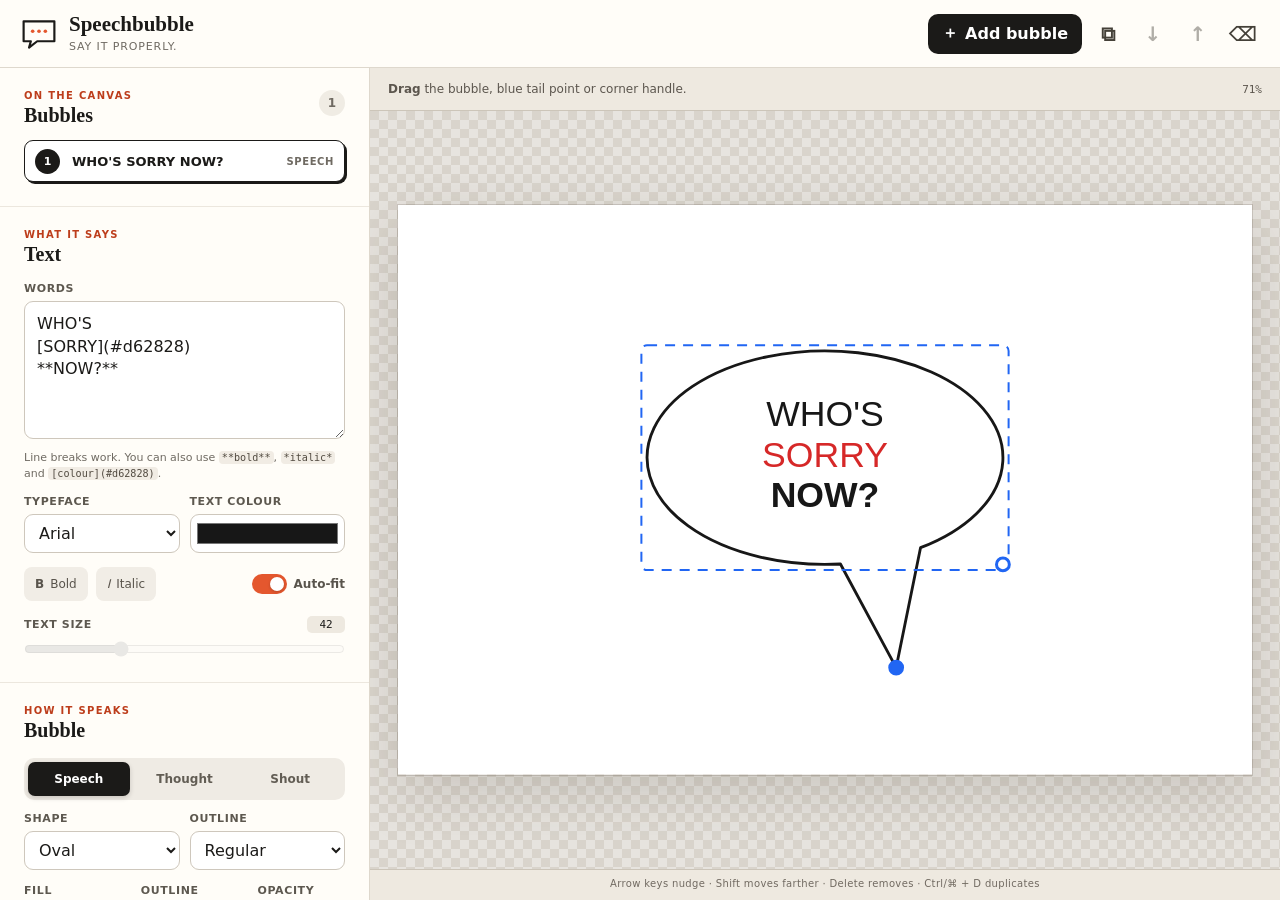
==== index.html @ 6a65e3e9 "Add files via upload" ====
<!DOCTYPE html>
<html lang="en">
<head>
  <meta charset="utf-8">
  <meta name="viewport" content="width=device-width, initial-scale=1">
  <meta name="theme-color" content="#f7f3eb">
  <meta name="description" content="A direct, browser-based speech bubble designer for comics and images.">
  <title>Speechbubble</title>
  <link rel="stylesheet" href="styles.css">
</head>
<body>
  <div class="app-shell">
    <header class="topbar">
      <div class="brand">
        <svg class="brand-mark" viewBox="0 0 42 36" aria-hidden="true">
          <path d="M4 4h34v22H19l-9 7 2-7H4z"/>
          <circle cx="14" cy="15" r="2"/><circle cx="21" cy="15" r="2"/><circle cx="28" cy="15" r="2"/>
        </svg>
        <div>
          <strong>Speechbubble</strong>
          <span>Say it properly.</span>
        </div>
      </div>

      <div class="top-actions" role="group" aria-label="Bubble actions">
        <button class="button button-primary" id="add-bubble" type="button">
          <span aria-hidden="true">＋</span> Add bubble
        </button>
        <button class="icon-button" id="duplicate-bubble" type="button" title="Duplicate selected bubble" aria-label="Duplicate selected bubble">⧉</button>
        <button class="icon-button" id="send-backward" type="button" title="Send selected bubble backward" aria-label="Send selected bubble backward">↓</button>
        <button class="icon-button" id="bring-forward" type="button" title="Bring selected bubble forward" aria-label="Bring selected bubble forward">↑</button>
        <button class="icon-button danger" id="delete-bubble" type="button" title="Delete selected bubble" aria-label="Delete selected bubble">⌫</button>
      </div>
    </header>

    <aside class="inspector" aria-label="Speech bubble controls">
      <section class="panel-section layers-section">
        <div class="section-heading">
          <div>
            <p class="eyebrow">On the canvas</p>
            <h2>Bubbles</h2>
          </div>
          <span class="count-badge" id="bubble-count">1</span>
        </div>
        <ul class="bubble-list" id="bubble-list"></ul>
      </section>

      <div id="selection-controls">
        <section class="panel-section">
          <div class="section-heading compact">
            <div>
              <p class="eyebrow">What it says</p>
              <h2>Text</h2>
            </div>
          </div>
          <label class="field-label" for="text-input">Words</label>
          <textarea id="text-input" rows="5" spellcheck="true"></textarea>
          <p class="field-help">Line breaks work. You can also use <code>**bold**</code>, <code>*italic*</code> and <code>[colour](#d62828)</code>.</p>

          <div class="field-grid two">
            <label class="field">
              <span>Typeface</span>
              <select id="font-family">
                <option value="Arial">Arial</option>
                <option value="Georgia">Georgia</option>
                <option value="Comic Sans MS">Comic Sans</option>
                <option value="Impact">Impact</option>
                <option value="Courier New">Courier</option>
                <option value="Verdana">Verdana</option>
              </select>
            </label>
            <label class="field colour-field">
              <span>Text colour</span>
              <input id="text-colour" type="color" value="#171717">
            </label>
          </div>

          <div class="toggle-row">
            <label class="check-button"><input id="font-bold" type="checkbox"><span><b>B</b> Bold</span></label>
            <label class="check-button"><input id="font-italic" type="checkbox"><span><i>I</i> Italic</span></label>
            <label class="switch-label"><input id="auto-fit" type="checkbox" checked><span class="switch" aria-hidden="true"></span>Auto-fit</label>
          </div>

          <div class="range-field" id="font-size-field">
            <div class="range-heading"><label for="font-size">Text size</label><output id="font-size-output">42</output></div>
            <input id="font-size" type="range" min="14" max="110" step="1" value="42">
          </div>
        </section>

        <section class="panel-section">
          <div class="section-heading compact">
            <div>
              <p class="eyebrow">How it speaks</p>
              <h2>Bubble</h2>
            </div>
          </div>

          <div class="segmented" id="bubble-style" role="group" aria-label="Bubble style">
            <button type="button" data-style="speech">Speech</button>
            <button type="button" data-style="thought">Thought</button>
            <button type="button" data-style="shout">Shout</button>
          </div>

          <div class="field-grid two">
            <label class="field" id="speech-shape-field">
              <span>Shape</span>
              <select id="bubble-shape">
                <option value="oval">Oval</option>
                <option value="rounded">Rounded</option>
              </select>
            </label>
            <label class="field" id="stroke-width-field">
              <span>Outline</span>
              <select id="stroke-width">
                <option value="2">Fine</option>
                <option value="4">Regular</option>
                <option value="7">Heavy</option>
                <option value="11">Very heavy</option>
              </select>
            </label>
          </div>

          <div class="field-grid three colour-grid">
            <label class="field colour-field"><span>Fill</span><input id="fill-colour" type="color" value="#ffffff"></label>
            <label class="field colour-field"><span>Outline</span><input id="stroke-colour" type="color" value="#171717"></label>
            <label class="field"><span>Opacity</span><input id="bubble-opacity" type="number" min="10" max="100" step="5" value="100"></label>
          </div>

          <div class="field-grid two number-grid">
            <label class="field"><span>Width</span><input id="bubble-width" type="number" min="120" step="10"></label>
            <label class="field"><span>Height</span><input id="bubble-height" type="number" min="90" step="10"></label>
          </div>

          <div id="tail-controls">
            <div class="range-field">
              <div class="range-heading"><label for="tail-width">Tail width</label><output id="tail-width-output">70</output></div>
              <input id="tail-width" type="range" min="25" max="180" step="1" value="70">
            </div>
            <div class="range-field">
              <div class="range-heading"><label for="tail-bend">Tail bend</label><output id="tail-bend-output">0</output></div>
              <input id="tail-bend" type="range" min="-140" max="140" step="1" value="0">
            </div>
          </div>
        </section>
      </div>

      <section class="panel-section canvas-section">
        <div class="section-heading compact">
          <div>
            <p class="eyebrow">The finished image</p>
            <h2>Canvas &amp; export</h2>
          </div>
        </div>

        <div class="upload-row">
          <label class="button button-secondary upload-button" for="image-upload">Choose an image</label>
          <input id="image-upload" type="file" accept="image/png,image/jpeg,image/webp,image/gif" hidden>
          <button class="text-button" id="remove-image" type="button" hidden>Remove image</button>
        </div>
        <p class="field-help" id="image-details">No image: using a 1200 × 800 canvas.</p>

        <div class="field-grid two number-grid">
          <label class="field"><span>Canvas width</span><input id="canvas-width" type="number" min="320" max="8000" step="10" value="1200"></label>
          <label class="field"><span>Canvas height</span><input id="canvas-height" type="number" min="240" max="8000" step="10" value="800"></label>
        </div>

        <div class="toggle-row canvas-toggle">
          <span class="small-label">Empty background</span>
          <div class="segmented small" id="background-mode" role="group" aria-label="Empty canvas background">
            <button type="button" data-background="white">White</button>
            <button type="button" data-background="transparent">Transparent</button>
          </div>
        </div>

        <div class="export-row">
          <button class="button button-primary" id="export-png" type="button">Download PNG</button>
          <select id="export-scale" aria-label="PNG export scale">
            <option value="1">1×</option>
            <option value="2" selected>2×</option>
            <option value="4">4×</option>
          </select>
          <button class="button button-secondary" id="export-svg" type="button">SVG</button>
        </div>
      </section>
    </aside>

    <main class="workspace">
      <div class="workspace-bar">
        <p><strong>Drag</strong> the bubble, blue tail point or corner handle.</p>
        <span id="zoom-readout">100%</span>
      </div>
      <div class="stage" id="stage">
        <div class="canvas-frame" id="canvas-frame">
          <svg id="canvas" xmlns="http://www.w3.org/2000/svg" role="img" aria-label="Speech bubble canvas"></svg>
        </div>
      </div>
      <p class="keyboard-hint">Arrow keys nudge · Shift moves farther · Delete removes · Ctrl/⌘ + D duplicates</p>
    </main>
  </div>

  <div class="toast" id="toast" role="status" aria-live="polite"></div>

  <script src="geometry.js"></script>
  <script src="app.js"></script>
</body>
</html>
---- styles.css ----
:root {
  color-scheme: light;
  --ink: #1b1a18;
  --muted: #6f6a62;
  --paper: #fffdf8;
  --cream: #f7f3eb;
  --line: #ded8cd;
  --soft-line: #ece7de;
  --accent: #e4572e;
  --accent-dark: #bd3d1b;
  --selection: #2166f3;
  --danger: #b42318;
  --shadow: 0 18px 55px rgb(47 38 25 / 16%);
  font-family: Inter, ui-sans-serif, system-ui, -apple-system, BlinkMacSystemFont, "Segoe UI", sans-serif;
}

* {
  box-sizing: border-box;
}

html,
body {
  margin: 0;
  min-width: 320px;
  min-height: 100%;
  color: var(--ink);
  background: var(--cream);
}

body {
  min-height: 100dvh;
}

button,
input,
select,
textarea {
  font: inherit;
}

button,
label,
select,
input[type="color"] {
  -webkit-tap-highlight-color: transparent;
}

button:focus-visible,
input:focus-visible,
select:focus-visible,
textarea:focus-visible {
  outline: 3px solid rgb(33 102 243 / 28%);
  outline-offset: 2px;
}

.app-shell {
  display: grid;
  grid-template-columns: 370px minmax(0, 1fr);
  grid-template-rows: 68px minmax(0, 1fr);
  height: 100dvh;
  overflow: hidden;
}

.topbar {
  position: relative;
  z-index: 5;
  grid-column: 1 / -1;
  display: flex;
  align-items: center;
  justify-content: space-between;
  min-width: 0;
  padding: 0 18px 0 20px;
  background: var(--paper);
  border-bottom: 1px solid var(--line);
}

.brand {
  display: flex;
  align-items: center;
  gap: 11px;
  min-width: 0;
}

.brand-mark {
  width: 38px;
  height: 34px;
  flex: 0 0 auto;
  fill: none;
  stroke: currentColor;
  stroke-linecap: round;
  stroke-linejoin: round;
  stroke-width: 2.4;
}

.brand-mark circle {
  fill: var(--accent);
  stroke: none;
}

.brand strong,
.brand span {
  display: block;
}

.brand strong {
  font-family: Georgia, serif;
  font-size: 21px;
  line-height: 1;
}

.brand span {
  margin-top: 5px;
  color: var(--muted);
  font-size: 11px;
  letter-spacing: .08em;
  text-transform: uppercase;
}

.top-actions {
  display: flex;
  align-items: center;
  gap: 7px;
}

.button,
.icon-button,
.text-button,
.segmented button,
.bubble-list button {
  border: 0;
  cursor: pointer;
}

.button {
  display: inline-flex;
  min-height: 40px;
  align-items: center;
  justify-content: center;
  gap: 7px;
  padding: 8px 14px;
  border-radius: 10px;
  font-weight: 750;
  transition: background .16s ease, color .16s ease, transform .16s ease, border-color .16s ease;
}

.button:hover {
  transform: translateY(-1px);
}

.button-primary {
  color: #fff;
  background: var(--ink);
}

.button-primary:hover {
  background: #36322d;
}

.button-secondary {
  color: var(--ink);
  background: var(--paper);
  border: 1px solid var(--line);
}

.button-secondary:hover {
  border-color: #b9b1a5;
  background: #fff;
}

.icon-button {
  width: 38px;
  height: 38px;
  padding: 0;
  color: #444038;
  background: transparent;
  border-radius: 9px;
  font-size: 20px;
  font-weight: 700;
}

.icon-button:hover {
  background: #eee9df;
}

.icon-button.danger:hover {
  color: var(--danger);
  background: #fff0ee;
}

button:disabled,
input:disabled,
select:disabled,
textarea:disabled {
  cursor: not-allowed;
  opacity: .42;
}

.inspector {
  grid-row: 2;
  min-height: 0;
  overflow-x: hidden;
  overflow-y: auto;
  background: var(--paper);
  border-right: 1px solid var(--line);
  scrollbar-color: #c8c0b4 transparent;
  scrollbar-width: thin;
}

.panel-section {
  padding: 22px 24px 24px;
  border-bottom: 1px solid var(--soft-line);
}

.panel-section:last-child {
  border-bottom: 0;
}

.section-heading {
  display: flex;
  align-items: flex-start;
  justify-content: space-between;
  gap: 16px;
  margin-bottom: 14px;
}

.section-heading.compact {
  margin-bottom: 17px;
}

.eyebrow {
  margin: 0 0 3px;
  color: var(--accent-dark);
  font-size: 10px;
  font-weight: 850;
  letter-spacing: .13em;
  text-transform: uppercase;
}

.section-heading h2 {
  margin: 0;
  font-family: Georgia, serif;
  font-size: 20px;
  line-height: 1.1;
}

.count-badge {
  display: inline-grid;
  min-width: 26px;
  height: 26px;
  place-items: center;
  padding: 0 7px;
  color: var(--muted);
  background: #f0ece4;
  border-radius: 999px;
  font-size: 12px;
  font-weight: 800;
}

.bubble-list {
  display: grid;
  gap: 6px;
  margin: 0;
  padding: 0;
  list-style: none;
}

.bubble-list button {
  display: grid;
  grid-template-columns: 28px minmax(0, 1fr) auto;
  align-items: center;
  gap: 9px;
  width: 100%;
  min-height: 42px;
  padding: 7px 10px;
  color: var(--ink);
  text-align: left;
  background: #f4f0e9;
  border: 1px solid transparent;
  border-radius: 9px;
}

.bubble-list button:hover {
  background: #eee8de;
}

.bubble-list button[aria-current="true"] {
  background: #fff;
  border-color: var(--ink);
  box-shadow: 2px 2px 0 var(--ink);
}

.layer-number {
  display: grid;
  width: 25px;
  height: 25px;
  place-items: center;
  color: #fff;
  background: var(--ink);
  border-radius: 50%;
  font-size: 11px;
  font-weight: 850;
}

.layer-copy {
  overflow: hidden;
  font-size: 13px;
  font-weight: 750;
  text-overflow: ellipsis;
  white-space: nowrap;
}

.layer-kind {
  color: var(--muted);
  font-size: 10px;
  font-weight: 800;
  letter-spacing: .06em;
  text-transform: uppercase;
}

.field-label,
.field > span,
.range-heading label,
.small-label {
  color: #5d584f;
  font-size: 11px;
  font-weight: 800;
  letter-spacing: .055em;
  text-transform: uppercase;
}

.field-label {
  display: block;
  margin-bottom: 6px;
}

textarea,
select,
input[type="number"] {
  width: 100%;
  color: var(--ink);
  background: #fff;
  border: 1px solid #cec7bc;
  border-radius: 9px;
}

textarea {
  min-height: 110px;
  padding: 11px 12px;
  line-height: 1.42;
  resize: vertical;
}

select,
input[type="number"] {
  height: 39px;
  padding: 0 10px;
}

.field-help {
  margin: 7px 0 14px;
  color: var(--muted);
  font-size: 11px;
  line-height: 1.45;
}

code {
  padding: 1px 3px;
  color: #514a40;
  background: #f1ece4;
  border-radius: 4px;
  font-family: ui-monospace, SFMono-Regular, Consolas, monospace;
  font-size: .92em;
}

.field-grid {
  display: grid;
  gap: 10px;
  margin-top: 12px;
}

.field-grid.two {
  grid-template-columns: minmax(0, 1fr) minmax(0, 1fr);
}

.field-grid.three {
  grid-template-columns: 1fr 1fr .82fr;
}

.field {
  display: grid;
  gap: 6px;
  min-width: 0;
}

.field.span-two {
  grid-column: 1 / -1;
}

.colour-field input[type="color"] {
  width: 100%;
  height: 39px;
  padding: 4px;
  background: #fff;
  border: 1px solid #cec7bc;
  border-radius: 9px;
  cursor: pointer;
}

.toggle-row {
  display: flex;
  align-items: center;
  flex-wrap: wrap;
  gap: 8px;
  margin-top: 14px;
}

.check-button input,
.switch-label input {
  position: absolute;
  width: 1px;
  height: 1px;
  opacity: 0;
  pointer-events: none;
}

.check-button span {
  display: inline-flex;
  min-height: 34px;
  align-items: center;
  gap: 6px;
  padding: 6px 10px;
  color: #59544c;
  background: #f1ede6;
  border: 1px solid transparent;
  border-radius: 8px;
  cursor: pointer;
  font-size: 12px;
}

.check-button input:checked + span {
  color: var(--ink);
  background: #fff;
  border-color: var(--ink);
}

.check-button input:focus-visible + span,
.switch-label input:focus-visible + .switch {
  outline: 3px solid rgb(33 102 243 / 28%);
  outline-offset: 2px;
}

.switch-label {
  display: inline-flex;
  align-items: center;
  gap: 7px;
  margin-left: auto;
  color: #59544c;
  cursor: pointer;
  font-size: 12px;
  font-weight: 700;
}

.switch {
  position: relative;
  width: 35px;
  height: 20px;
  background: #c8c1b6;
  border-radius: 999px;
  transition: background .16s ease;
}

.switch::after {
  position: absolute;
  top: 3px;
  left: 3px;
  width: 14px;
  height: 14px;
  content: "";
  background: #fff;
  border-radius: 50%;
  box-shadow: 0 1px 3px rgb(0 0 0 / 20%);
  transition: transform .16s ease;
}

.switch-label input:checked + .switch {
  background: var(--accent);
}

.switch-label input:checked + .switch::after {
  transform: translateX(15px);
}

.range-field {
  display: grid;
  gap: 7px;
  margin-top: 15px;
}

.range-heading {
  display: flex;
  align-items: center;
  justify-content: space-between;
}

.range-field output {
  min-width: 38px;
  padding: 2px 5px;
  color: var(--ink);
  text-align: center;
  background: #eee9e0;
  border-radius: 5px;
  font-family: ui-monospace, SFMono-Regular, Consolas, monospace;
  font-size: 11px;
  letter-spacing: 0;
}

input[type="range"] {
  width: 100%;
  height: 18px;
  margin: 0;
  accent-color: var(--accent);
  cursor: pointer;
}

.segmented {
  display: grid;
  grid-template-columns: repeat(3, 1fr);
  gap: 4px;
  padding: 4px;
  background: #efebe4;
  border-radius: 10px;
}

.segmented button {
  min-height: 34px;
  padding: 6px 8px;
  color: #625d54;
  background: transparent;
  border-radius: 7px;
  font-size: 12px;
  font-weight: 800;
}

.segmented button:hover {
  color: var(--ink);
  background: rgb(255 255 255 / 55%);
}

.segmented button[aria-pressed="true"] {
  color: #fff;
  background: var(--ink);
  box-shadow: 0 2px 5px rgb(32 28 23 / 18%);
}

.segmented.small {
  width: 190px;
  grid-template-columns: 1fr 1fr;
}

.colour-grid,
.number-grid {
  margin-top: 14px;
}

#tail-controls {
  margin-top: 5px;
  padding-top: 2px;
}

.upload-row,
.export-row,
.canvas-toggle {
  display: flex;
  align-items: center;
  gap: 8px;
}

.upload-button {
  cursor: pointer;
  font-size: 13px;
}

.text-button {
  padding: 6px 3px;
  color: var(--danger);
  background: transparent;
  font-size: 12px;
  font-weight: 750;
}

.text-button:hover {
  text-decoration: underline;
}

.canvas-toggle {
  justify-content: space-between;
  margin-top: 15px;
}

.export-row {
  margin-top: 18px;
}

.export-row .button-primary {
  flex: 1 1 auto;
}

.export-row select {
  width: 61px;
  flex: 0 0 auto;
}

.workspace {
  display: flex;
  grid-column: 2;
  grid-row: 2;
  min-width: 0;
  min-height: 0;
  flex-direction: column;
  background: #ded8cf;
}

.workspace-bar {
  display: flex;
  min-height: 43px;
  align-items: center;
  justify-content: space-between;
  gap: 20px;
  padding: 0 18px;
  color: #5c564e;
  background: #eee9e0;
  border-bottom: 1px solid #ccc5b9;
  font-size: 12px;
}

.workspace-bar p {
  margin: 0;
}

#zoom-readout {
  flex: 0 0 auto;
  font-family: ui-monospace, SFMono-Regular, Consolas, monospace;
  font-size: 11px;
}

.stage {
  display: flex;
  min-height: 0;
  flex: 1 1 auto;
  align-items: center;
  justify-content: center;
  overflow: hidden;
  padding: 28px;
  background-color: #d9d4cc;
  background-image:
    linear-gradient(45deg, rgb(255 255 255 / 38%) 25%, transparent 25%, transparent 75%, rgb(255 255 255 / 38%) 75%),
    linear-gradient(45deg, rgb(255 255 255 / 38%) 25%, transparent 25%, transparent 75%, rgb(255 255 255 / 38%) 75%);
  background-position: 0 0, 9px 9px;
  background-size: 18px 18px;
}

.canvas-frame {
  position: relative;
  flex: 0 0 auto;
  overflow: hidden;
  background: transparent;
  box-shadow: var(--shadow), 0 0 0 1px rgb(60 48 33 / 16%);
  touch-action: none;
}

#canvas {
  display: block;
  width: 100%;
  height: 100%;
  overflow: hidden;
  user-select: none;
}

.bubble-body {
  cursor: grab;
}

.bubble-body:active {
  cursor: grabbing;
}

.selection-box {
  fill: none;
  stroke: var(--selection);
  stroke-dasharray: 10 8;
  stroke-width: 2;
  vector-effect: non-scaling-stroke;
  pointer-events: none;
}

.selection-handle {
  fill: #fff;
  stroke: var(--selection);
  stroke-width: 3;
  vector-effect: non-scaling-stroke;
}

.selection-handle.tail {
  fill: var(--selection);
  cursor: crosshair;
}

.selection-handle.resize {
  cursor: nwse-resize;
}

.keyboard-hint {
  min-height: 31px;
  margin: 0;
  padding: 8px 18px;
  color: #716a61;
  background: #eee9e0;
  border-top: 1px solid #ccc5b9;
  font-size: 10px;
  letter-spacing: .035em;
  text-align: center;
}

.toast {
  position: fixed;
  right: 20px;
  bottom: 18px;
  z-index: 20;
  max-width: min(360px, calc(100vw - 40px));
  padding: 11px 15px;
  color: #fff;
  background: var(--ink);
  border-radius: 10px;
  box-shadow: 0 8px 30px rgb(0 0 0 / 24%);
  font-size: 13px;
  font-weight: 750;
  opacity: 0;
  pointer-events: none;
  transform: translateY(10px);
  transition: opacity .18s ease, transform .18s ease;
}

.toast.visible {
  opacity: 1;
  transform: translateY(0);
}

.is-hidden {
  display: none !important;
}

@media (max-width: 900px) {
  .app-shell {
    grid-template-columns: 1fr;
    grid-template-rows: auto minmax(420px, 56dvh) auto;
    height: auto;
    min-height: 100dvh;
    overflow: visible;
  }

  .topbar {
    position: sticky;
    top: 0;
    grid-row: 1;
    min-height: 62px;
    padding: 8px 12px;
  }

  .brand span {
    display: none;
  }

  .top-actions {
    gap: 2px;
  }

  .top-actions .button-primary {
    min-height: 38px;
    padding: 7px 10px;
    font-size: 12px;
  }

  .icon-button {
    width: 34px;
    height: 34px;
  }

  .workspace {
    grid-column: 1;
    grid-row: 2;
  }

  .stage {
    padding: 18px;
  }

  .keyboard-hint {
    display: none;
  }

  .inspector {
    grid-column: 1;
    grid-row: 3;
    max-height: none;
    overflow: visible;
    border-top: 1px solid var(--line);
    border-right: 0;
  }

  .workspace-bar {
    padding: 0 12px;
  }

  .workspace-bar p {
    overflow: hidden;
    text-overflow: ellipsis;
    white-space: nowrap;
  }
}

@media (max-width: 520px) {
  .brand-mark {
    width: 31px;
  }

  .brand strong {
    font-size: 18px;
  }

  .top-actions .button-primary {
    width: 38px;
    padding: 0;
    font-size: 0;
  }

  .top-actions .button-primary span {
    font-size: 22px;
  }

  #send-backward,
  #bring-forward {
    display: none;
  }

  .app-shell {
    grid-template-rows: auto minmax(360px, 52dvh) auto;
  }

  .panel-section {
    padding-right: 18px;
    padding-left: 18px;
  }

  .field-grid.three {
    grid-template-columns: 1fr 1fr;
  }

  .field-grid.three .field:last-child {
    grid-column: 1 / -1;
  }

  .canvas-toggle {
    align-items: flex-start;
    flex-direction: column;
  }

  .segmented.small {
    width: 100%;
  }

  .export-row {
    flex-wrap: wrap;
  }
}

@media (prefers-reduced-motion: reduce) {
  *,
  *::before,
  *::after {
    scroll-behavior: auto !important;
    transition-duration: .01ms !important;
  }
}
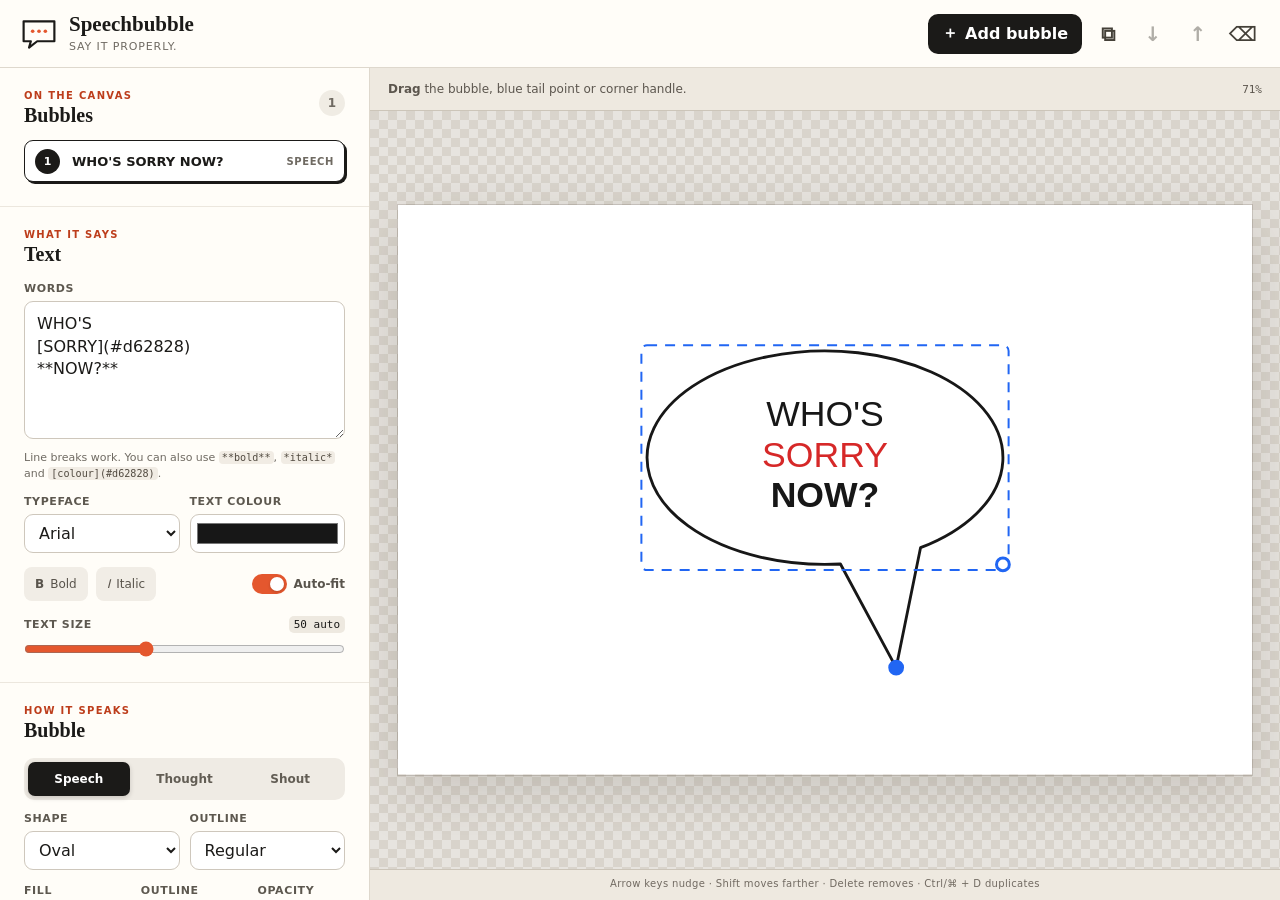
==== commit 45e34aa8: "Add files via upload" ====
--- a/index.html
+++ b/index.html
@@ -6,7 +6,7 @@
   <meta name="theme-color" content="#f7f3eb">
   <meta name="description" content="A direct, browser-based speech bubble designer for comics and images.">
   <title>Speechbubble</title>
-  <link rel="stylesheet" href="styles.css">
+  <link rel="stylesheet" href="styles.css?v=2.1.0">
 </head>
 <body>
   <div class="app-shell">
@@ -23,6 +23,7 @@
       </div>
 
       <div class="top-actions" role="group" aria-label="Bubble actions">
+        <button class="button button-photopea" id="insert-photopea" type="button" hidden>Insert in Photopea</button>
         <button class="button button-primary" id="add-bubble" type="button">
           <span aria-hidden="true">＋</span> Add bubble
         </button>
@@ -201,6 +202,6 @@
   <div class="toast" id="toast" role="status" aria-live="polite"></div>
 
   <script src="geometry.js"></script>
-  <script src="app.js"></script>
+  <script src="app.js?v=2.1.0"></script>
 </body>
 </html>
--- a/styles.css
+++ b/styles.css
@@ -18,6 +18,10 @@
   box-sizing: border-box;
 }
 
+[hidden] {
+  display: none !important;
+}
+
 html,
 body {
   margin: 0;
@@ -154,6 +158,20 @@
 
 .button-primary:hover {
   background: #36322d;
+}
+
+.button-photopea {
+  color: #fff;
+  background: #3154d8;
+}
+
+.button-photopea:hover {
+  background: #243fae;
+}
+
+.button-photopea:disabled {
+  cursor: wait;
+  opacity: .62;
 }
 
 .button-secondary {
@@ -827,6 +845,25 @@
     font-size: 18px;
   }
 
+  .photopea-mode .topbar {
+    gap: 8px;
+    flex-wrap: wrap;
+    padding: 8px 12px;
+  }
+
+  .photopea-mode .brand span,
+  .photopea-mode #duplicate-bubble,
+  .photopea-mode #send-backward,
+  .photopea-mode #bring-forward {
+    display: none;
+  }
+
+  .photopea-mode .button-photopea {
+    min-height: 38px;
+    padding: 7px 11px;
+    font-size: 12px;
+  }
+
   .top-actions .button-primary {
     width: 38px;
     padding: 0;
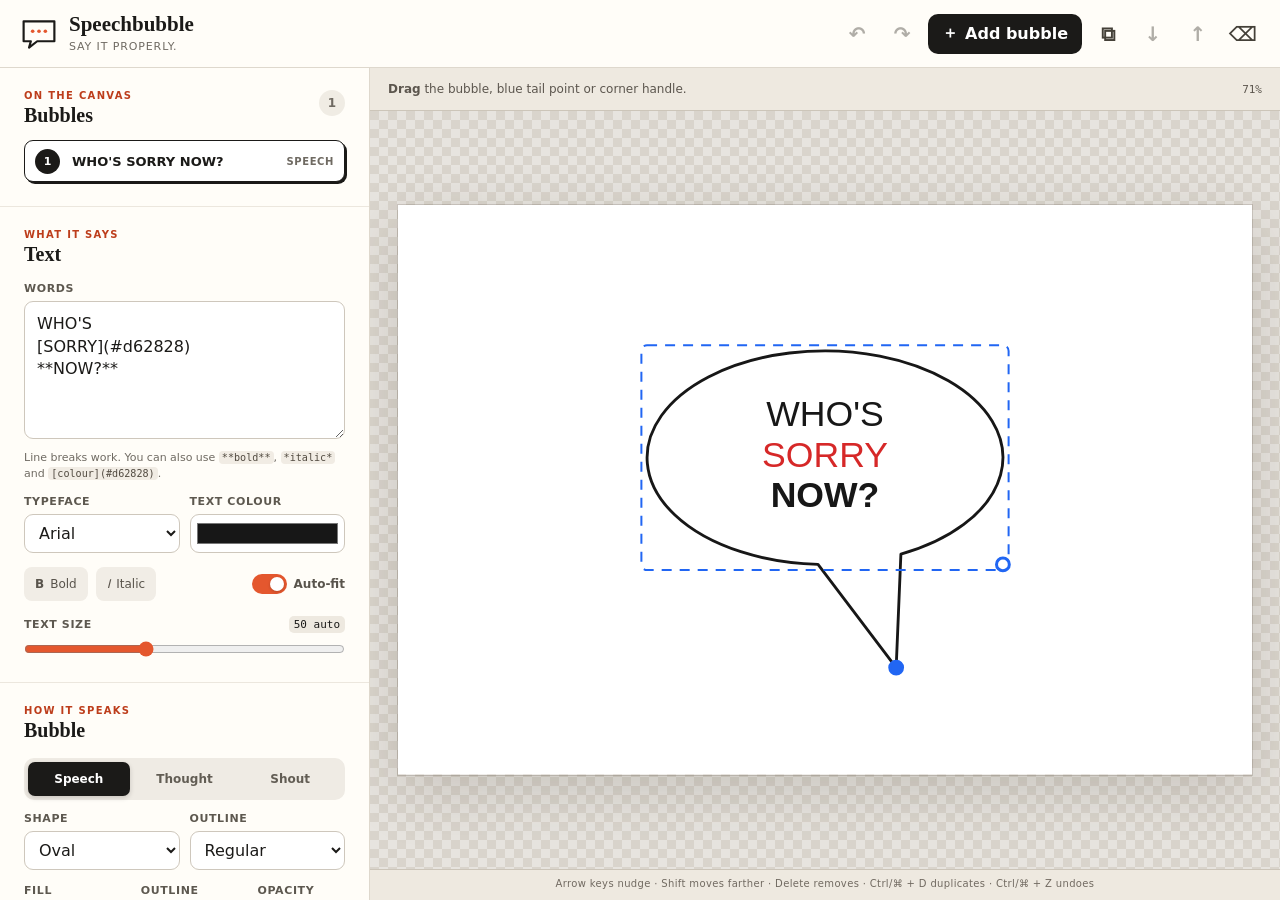
==== commit e889aa22: "Fix editable Photopea tails and improve editor reliability Keep body and tail as separate Unite path" ====
--- a/index.html
+++ b/index.html
@@ -6,7 +6,7 @@
   <meta name="theme-color" content="#f7f3eb">
   <meta name="description" content="A direct, browser-based speech bubble designer for comics and images.">
   <title>Speechbubble</title>
-  <link rel="stylesheet" href="styles.css?v=2.1.0">
+  <link rel="stylesheet" href="styles.css?v=2.2.0">
 </head>
 <body>
   <div class="app-shell">
@@ -23,6 +23,8 @@
       </div>
 
       <div class="top-actions" role="group" aria-label="Bubble actions">
+        <button class="icon-button" id="undo" type="button" title="Undo (Ctrl/⌘ + Z)" aria-label="Undo" disabled>↶</button>
+        <button class="icon-button" id="redo" type="button" title="Redo (Ctrl/⌘ + Shift + Z)" aria-label="Redo" disabled>↷</button>
         <button class="button button-photopea" id="insert-photopea" type="button" hidden>Insert in Photopea</button>
         <button class="button button-primary" id="add-bubble" type="button">
           <span aria-hidden="true">＋</span> Add bubble
@@ -195,13 +197,16 @@
           <svg id="canvas" xmlns="http://www.w3.org/2000/svg" role="img" aria-label="Speech bubble canvas"></svg>
         </div>
       </div>
-      <p class="keyboard-hint">Arrow keys nudge · Shift moves farther · Delete removes · Ctrl/⌘ + D duplicates</p>
+      <p class="keyboard-hint">Arrow keys nudge · Shift moves farther · Delete removes · Ctrl/⌘ + D duplicates · Ctrl/⌘ + Z undoes</p>
     </main>
   </div>
 
   <div class="toast" id="toast" role="status" aria-live="polite"></div>
 
-  <script src="geometry.js"></script>
-  <script src="app.js?v=2.1.0"></script>
+  <script src="geometry.js?v=2.2.0"></script>
+  <script src="editor-state.js?v=2.2.0"></script>
+  <script src="native-shape.js?v=2.2.0"></script>
+  <script src="photopea.js?v=2.2.0"></script>
+  <script src="app.js?v=2.2.0"></script>
 </body>
 </html>
--- a/styles.css
+++ b/styles.css
@@ -123,6 +123,8 @@
 .top-actions {
   display: flex;
   align-items: center;
+  flex-wrap: wrap;
+  justify-content: flex-end;
   gap: 7px;
 }
 
@@ -837,6 +839,16 @@
 }
 
 @media (max-width: 520px) {
+  .topbar {
+    flex-wrap: wrap;
+    gap: 8px;
+  }
+
+  .top-actions {
+    width: 100%;
+    justify-content: flex-start;
+  }
+
   .brand-mark {
     width: 31px;
   }
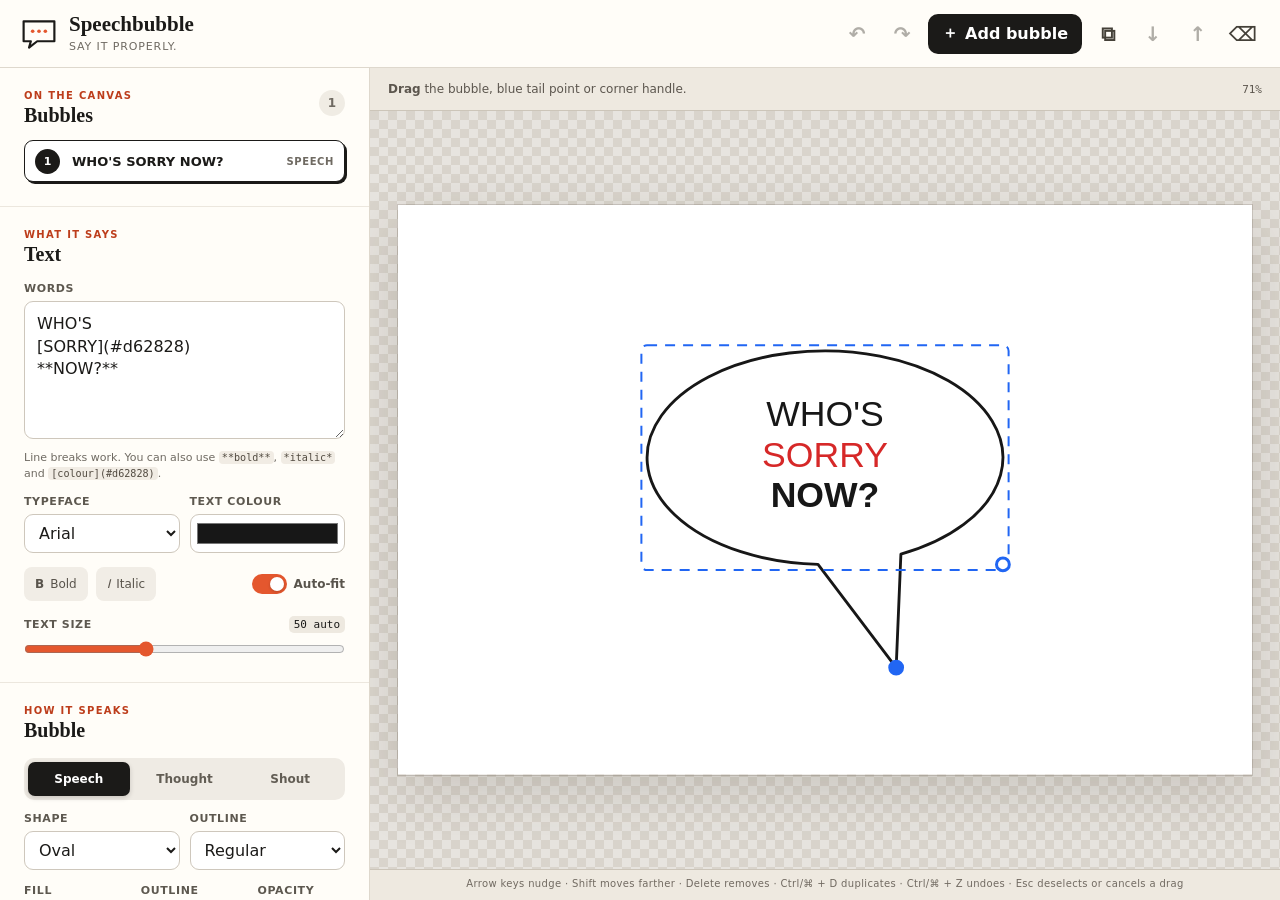
==== commit a331735b: "Fix drag, selection and undo edge cases; accept dropped or pasted images - Escape cancels a drag in " ====
--- a/index.html
+++ b/index.html
@@ -6,7 +6,7 @@
   <meta name="theme-color" content="#f7f3eb">
   <meta name="description" content="A direct, browser-based speech bubble designer for comics and images.">
   <title>Speechbubble</title>
-  <link rel="stylesheet" href="styles.css?v=2.2.0">
+  <link rel="stylesheet" href="styles.css?v=2.3.0">
 </head>
 <body>
   <div class="app-shell">
@@ -197,16 +197,16 @@
           <svg id="canvas" xmlns="http://www.w3.org/2000/svg" role="img" aria-label="Speech bubble canvas"></svg>
         </div>
       </div>
-      <p class="keyboard-hint">Arrow keys nudge · Shift moves farther · Delete removes · Ctrl/⌘ + D duplicates · Ctrl/⌘ + Z undoes</p>
+      <p class="keyboard-hint">Arrow keys nudge · Shift moves farther · Delete removes · Ctrl/⌘ + D duplicates · Ctrl/⌘ + Z undoes · Esc deselects or cancels a drag</p>
     </main>
   </div>
 
   <div class="toast" id="toast" role="status" aria-live="polite"></div>
 
-  <script src="geometry.js?v=2.2.0"></script>
-  <script src="editor-state.js?v=2.2.0"></script>
-  <script src="native-shape.js?v=2.2.0"></script>
-  <script src="photopea.js?v=2.2.0"></script>
-  <script src="app.js?v=2.2.0"></script>
+  <script src="geometry.js?v=2.3.0"></script>
+  <script src="editor-state.js?v=2.3.0"></script>
+  <script src="native-shape.js?v=2.3.0"></script>
+  <script src="photopea.js?v=2.3.0"></script>
+  <script src="app.js?v=2.3.0"></script>
 </body>
 </html>
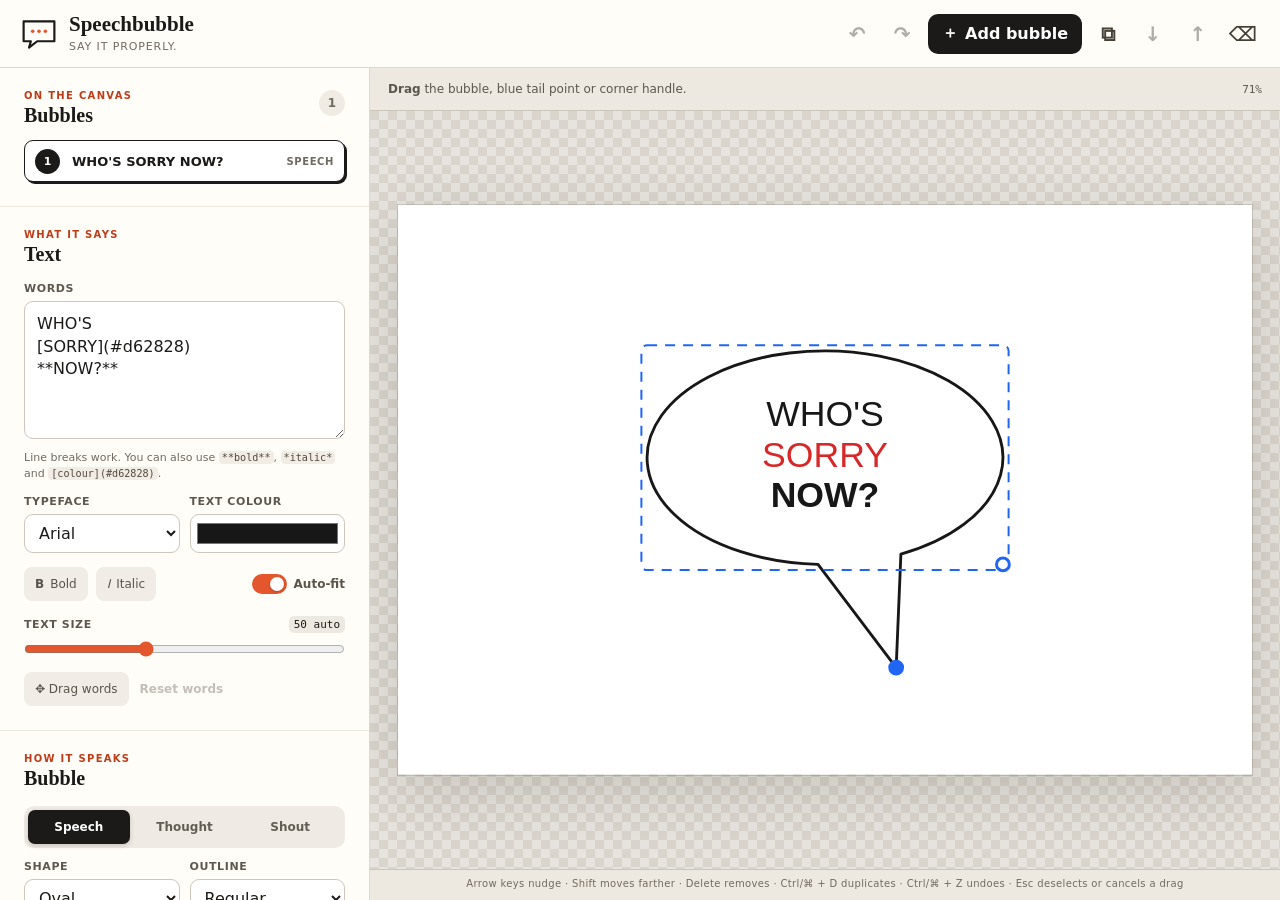
==== commit 4d074312: "Let individual words be dragged anywhere A Drag words toggle in the Text panel outlines each word of" ====
--- a/index.html
+++ b/index.html
@@ -6,7 +6,7 @@
   <meta name="theme-color" content="#f7f3eb">
   <meta name="description" content="A direct, browser-based speech bubble designer for comics and images.">
   <title>Speechbubble</title>
-  <link rel="stylesheet" href="styles.css?v=2.3.0">
+  <link rel="stylesheet" href="styles.css?v=2.4.0">
 </head>
 <body>
   <div class="app-shell">
@@ -88,6 +88,11 @@
             <div class="range-heading"><label for="font-size">Text size</label><output id="font-size-output">42</output></div>
             <input id="font-size" type="range" min="14" max="110" step="1" value="42">
           </div>
+
+          <div class="toggle-row">
+            <label class="check-button"><input id="drag-words" type="checkbox"><span>✥ Drag words</span></label>
+            <button class="text-button neutral" id="reset-words" type="button" disabled>Reset words</button>
+          </div>
         </section>
 
         <section class="panel-section">
@@ -189,7 +194,7 @@
 
     <main class="workspace">
       <div class="workspace-bar">
-        <p><strong>Drag</strong> the bubble, blue tail point or corner handle.</p>
+        <p id="workspace-hint"><strong>Drag</strong> the bubble, blue tail point or corner handle.</p>
         <span id="zoom-readout">100%</span>
       </div>
       <div class="stage" id="stage">
@@ -203,10 +208,10 @@
 
   <div class="toast" id="toast" role="status" aria-live="polite"></div>
 
-  <script src="geometry.js?v=2.3.0"></script>
-  <script src="editor-state.js?v=2.3.0"></script>
-  <script src="native-shape.js?v=2.3.0"></script>
-  <script src="photopea.js?v=2.3.0"></script>
-  <script src="app.js?v=2.3.0"></script>
+  <script src="geometry.js?v=2.4.0"></script>
+  <script src="editor-state.js?v=2.4.0"></script>
+  <script src="native-shape.js?v=2.4.0"></script>
+  <script src="photopea.js?v=2.4.0"></script>
+  <script src="app.js?v=2.4.0"></script>
 </body>
 </html>
--- a/styles.css
+++ b/styles.css
@@ -608,6 +608,15 @@
   font-weight: 750;
 }
 
+.text-button.neutral {
+  color: var(--ink);
+}
+
+.text-button:disabled {
+  color: var(--muted);
+  text-decoration: none;
+}
+
 .text-button:hover {
   text-decoration: underline;
 }
@@ -718,6 +727,21 @@
   stroke: var(--selection);
   stroke-width: 3;
   vector-effect: non-scaling-stroke;
+}
+
+.word-handle {
+  fill: transparent;
+  stroke: var(--selection);
+  stroke-width: 1;
+  stroke-dasharray: 3 3;
+  vector-effect: non-scaling-stroke;
+  pointer-events: all;
+  cursor: move;
+}
+
+.word-handle:hover,
+.word-handle.moved {
+  fill: rgb(33 102 243 / 10%);
 }
 
 .selection-handle.tail {
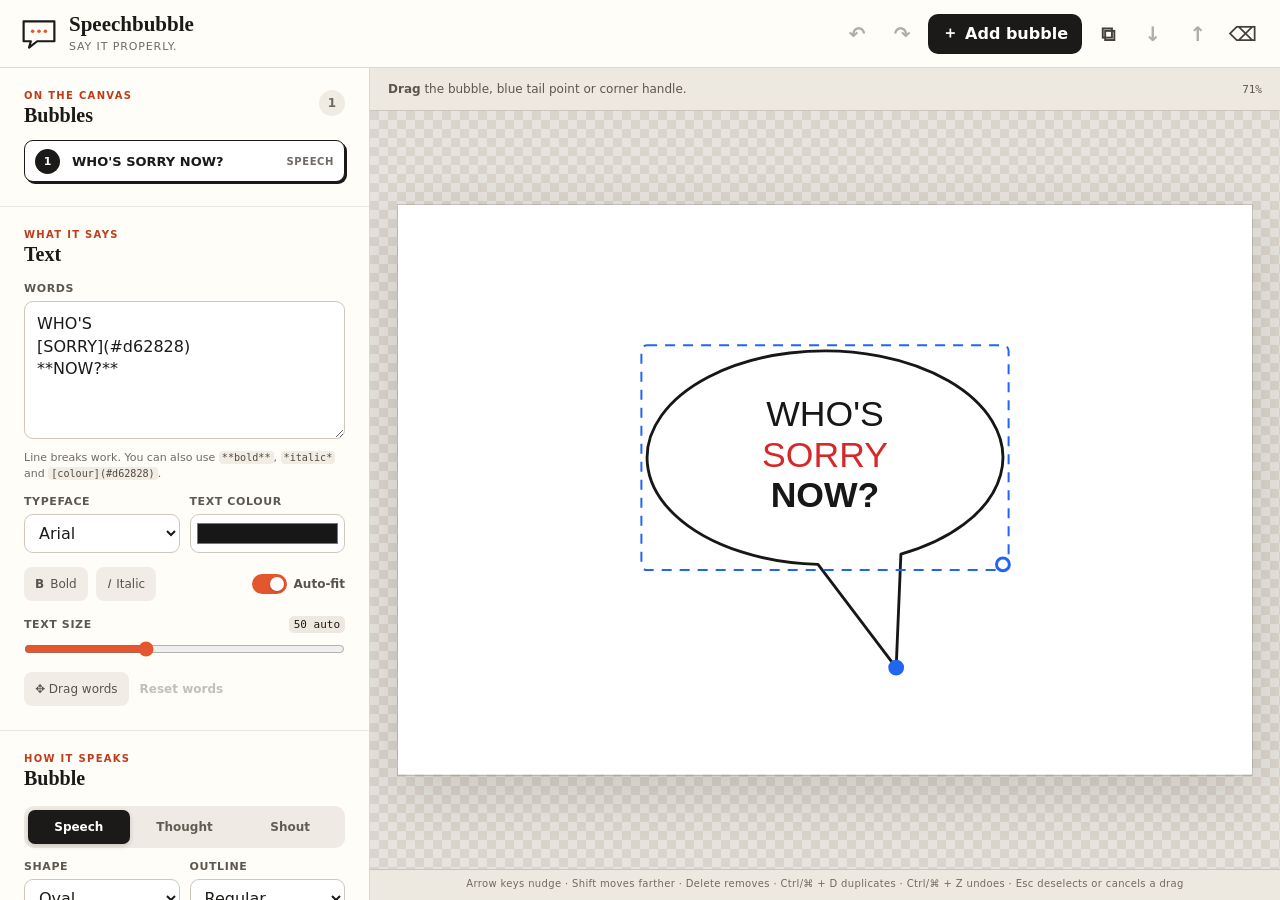
==== commit a0754a5b: "Resize and split words; save work automatically and as project files Words: with Drag words on, clic" ====
--- a/index.html
+++ b/index.html
@@ -6,7 +6,7 @@
   <meta name="theme-color" content="#f7f3eb">
   <meta name="description" content="A direct, browser-based speech bubble designer for comics and images.">
   <title>Speechbubble</title>
-  <link rel="stylesheet" href="styles.css?v=2.4.0">
+  <link rel="stylesheet" href="styles.css?v=2.5.0">
 </head>
 <body>
   <div class="app-shell">
@@ -93,6 +93,11 @@
             <label class="check-button"><input id="drag-words" type="checkbox"><span>✥ Drag words</span></label>
             <button class="text-button neutral" id="reset-words" type="button" disabled>Reset words</button>
           </div>
+          <p class="field-help is-hidden" id="word-help">Drag a word to move it. Click one, then drag its corner or use the slider to resize it. Type <code>|</code> inside a word, as in <code>SO|RRY</code>, to split it into pieces.</p>
+          <div class="range-field is-hidden" id="word-size-field">
+            <div class="range-heading"><label for="word-size" id="word-size-label">Word size</label><output id="word-size-output">100%</output></div>
+            <input id="word-size" type="range" min="25" max="500" step="5" value="100">
+          </div>
         </section>
 
         <section class="panel-section">
@@ -189,6 +194,14 @@
           </select>
           <button class="button button-secondary" id="export-svg" type="button">SVG</button>
         </div>
+
+        <div class="project-row">
+          <button class="button button-secondary" id="save-project" type="button">Save project</button>
+          <label class="button button-secondary upload-button" for="project-upload">Open project</label>
+          <input id="project-upload" type="file" accept=".json,application/json" hidden>
+          <button class="text-button" id="start-over" type="button">Start over</button>
+        </div>
+        <p class="field-help">Your work is kept in this browser automatically. Save a project file to keep a copy or move it to another device.</p>
       </section>
     </aside>
 
@@ -208,10 +221,10 @@
 
   <div class="toast" id="toast" role="status" aria-live="polite"></div>
 
-  <script src="geometry.js?v=2.4.0"></script>
-  <script src="editor-state.js?v=2.4.0"></script>
-  <script src="native-shape.js?v=2.4.0"></script>
-  <script src="photopea.js?v=2.4.0"></script>
-  <script src="app.js?v=2.4.0"></script>
+  <script src="geometry.js?v=2.5.0"></script>
+  <script src="editor-state.js?v=2.5.0"></script>
+  <script src="native-shape.js?v=2.5.0"></script>
+  <script src="photopea.js?v=2.5.0"></script>
+  <script src="app.js?v=2.5.0"></script>
 </body>
 </html>
--- a/styles.css
+++ b/styles.css
@@ -589,6 +589,7 @@
 
 .upload-row,
 .export-row,
+.project-row,
 .canvas-toggle {
   display: flex;
   align-items: center;
@@ -628,6 +629,15 @@
 
 .export-row {
   margin-top: 18px;
+}
+
+.project-row {
+  flex-wrap: wrap;
+  margin-top: 10px;
+}
+
+.project-row + .field-help {
+  margin-top: 8px;
 }
 
 .export-row .button-primary {
@@ -742,6 +752,15 @@
 .word-handle:hover,
 .word-handle.moved {
   fill: rgb(33 102 243 / 10%);
+}
+
+.word-handle.selected {
+  stroke-width: 2;
+  stroke-dasharray: none;
+}
+
+.selection-handle.word-size {
+  cursor: nwse-resize;
 }
 
 .selection-handle.tail {
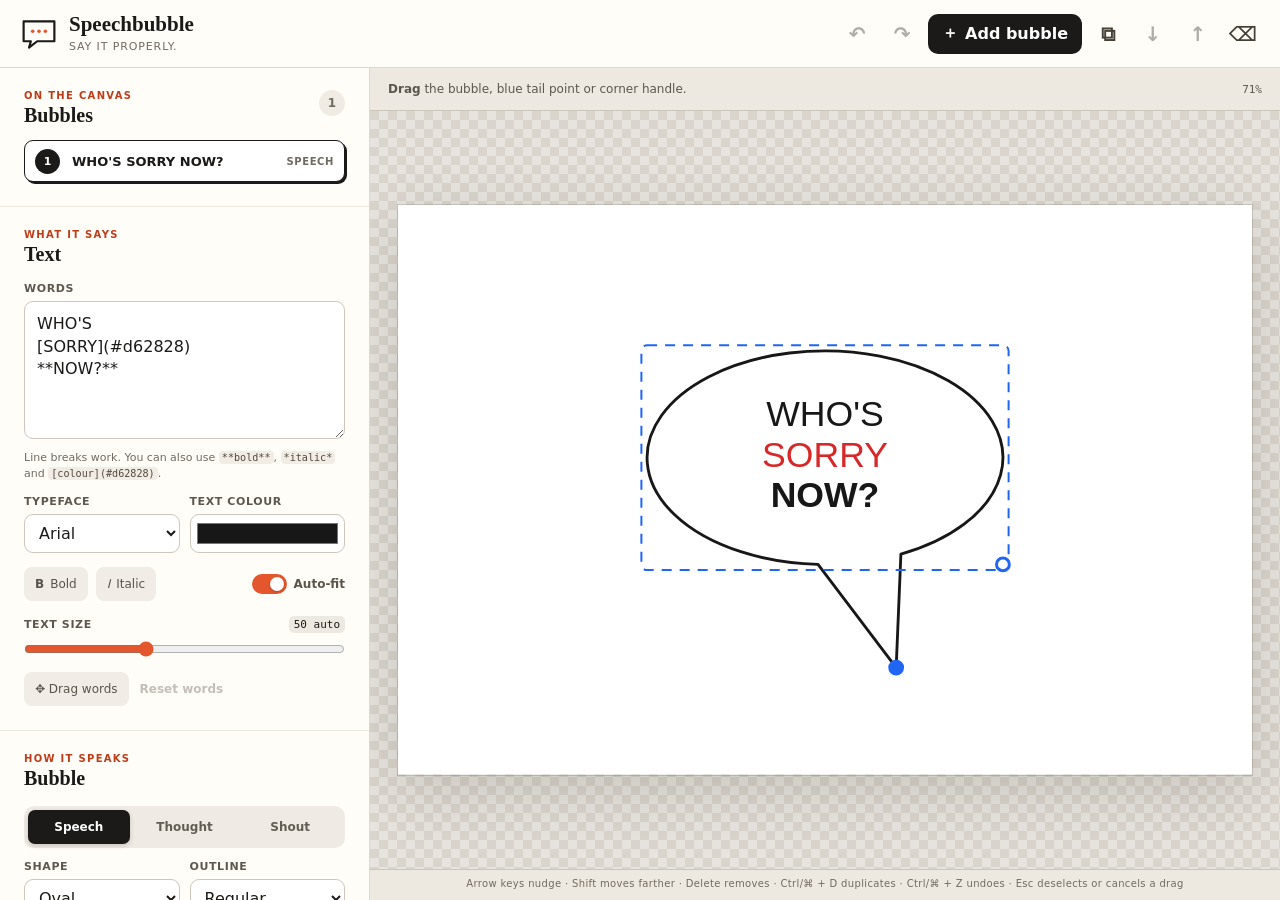
==== commit 42f8fb88: "Add link previews and tab icons; match project button text size Add Open Graph and Twitter card tags" ====
--- a/index.html
+++ b/index.html
@@ -4,9 +4,21 @@
   <meta charset="utf-8">
   <meta name="viewport" content="width=device-width, initial-scale=1">
   <meta name="theme-color" content="#f7f3eb">
-  <meta name="description" content="A direct, browser-based speech bubble designer for comics and images.">
+  <meta name="description" content="Make comic speech bubbles in your browser. Drag the tail, move any word, export a crisp PNG or SVG. Free, no sign-up, and your images never leave your device.">
   <title>Speechbubble</title>
-  <link rel="stylesheet" href="styles.css?v=2.5.0">
+  <link rel="icon" href="favicon.svg" type="image/svg+xml">
+  <link rel="apple-touch-icon" href="apple-touch-icon.png">
+  <meta property="og:type" content="website">
+  <meta property="og:site_name" content="Speechbubble">
+  <meta property="og:title" content="Speechbubble: free speech bubble maker">
+  <meta property="og:description" content="Make comic speech bubbles in your browser. Drag the tail, move any word, export a crisp PNG or SVG. Free, no sign-up, private, and Photopea-ready.">
+  <meta property="og:url" content="https://splargdotcom.github.io/speechbubble/">
+  <meta property="og:image" content="https://splargdotcom.github.io/speechbubble/social-preview.png">
+  <meta property="og:image:width" content="1200">
+  <meta property="og:image:height" content="630">
+  <meta property="og:image:alt" content="Speechbubble: a speech bubble reading WHO'S SORRY NOW?, a thought bubble and a POW! burst.">
+  <meta name="twitter:card" content="summary_large_image">
+  <link rel="stylesheet" href="styles.css?v=2.5.1">
 </head>
 <body>
   <div class="app-shell">
@@ -221,10 +233,10 @@
 
   <div class="toast" id="toast" role="status" aria-live="polite"></div>
 
-  <script src="geometry.js?v=2.5.0"></script>
-  <script src="editor-state.js?v=2.5.0"></script>
-  <script src="native-shape.js?v=2.5.0"></script>
-  <script src="photopea.js?v=2.5.0"></script>
-  <script src="app.js?v=2.5.0"></script>
+  <script src="geometry.js?v=2.5.1"></script>
+  <script src="editor-state.js?v=2.5.1"></script>
+  <script src="native-shape.js?v=2.5.1"></script>
+  <script src="photopea.js?v=2.5.1"></script>
+  <script src="app.js?v=2.5.1"></script>
 </body>
 </html>
--- a/styles.css
+++ b/styles.css
@@ -634,6 +634,10 @@
 .project-row {
   flex-wrap: wrap;
   margin-top: 10px;
+}
+
+.project-row .button {
+  font-size: 13px;
 }
 
 .project-row + .field-help {
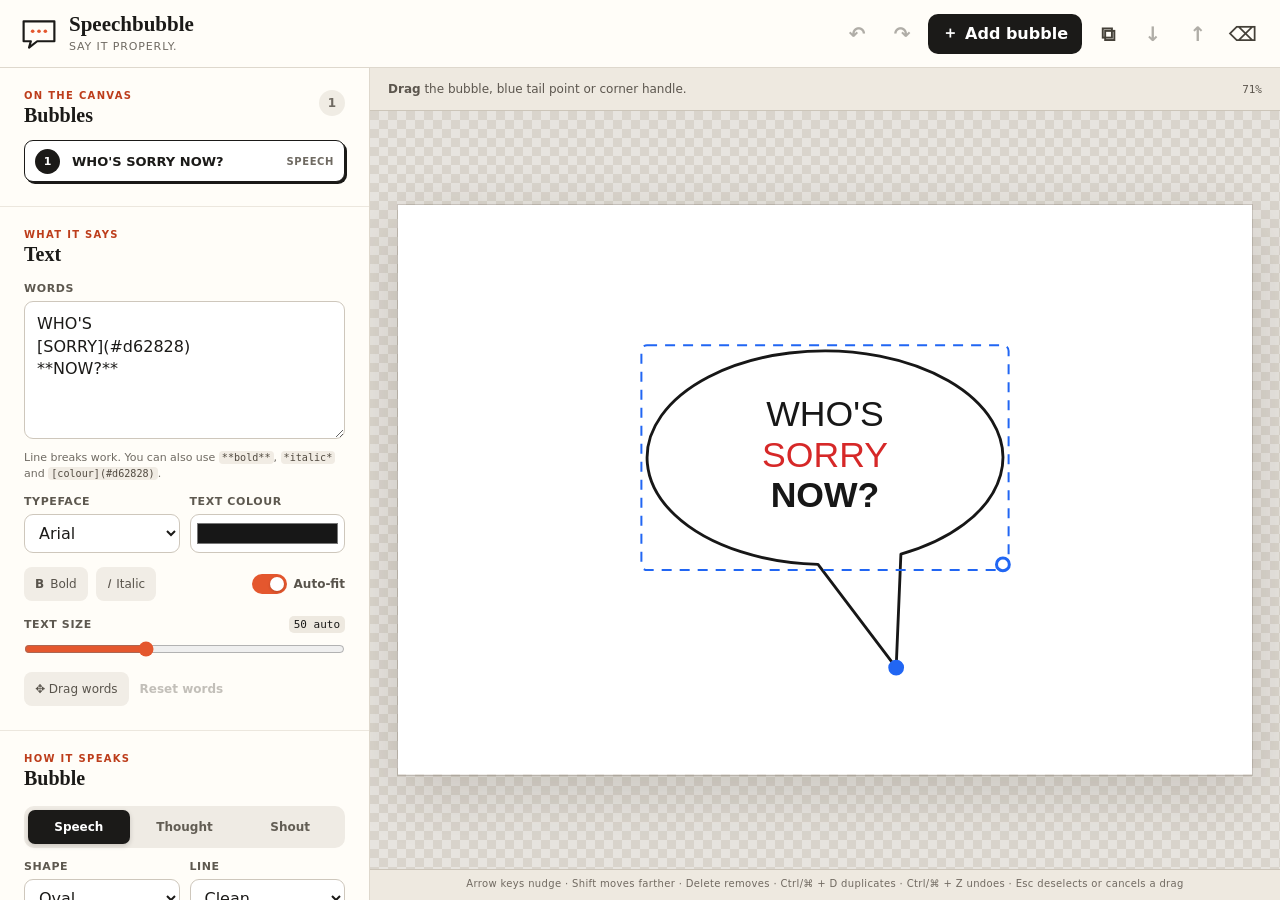
==== commit a3d54d00: "Add line styles, thickness slider, shadows and comic fonts Line: clean, hand-drawn or brush ink (new" ====
--- a/index.html
+++ b/index.html
@@ -18,7 +18,7 @@
   <meta property="og:image:height" content="630">
   <meta property="og:image:alt" content="Speechbubble: a speech bubble reading WHO'S SORRY NOW?, a thought bubble and a POW! burst.">
   <meta name="twitter:card" content="summary_large_image">
-  <link rel="stylesheet" href="styles.css?v=2.5.1">
+  <link rel="stylesheet" href="styles.css?v=2.6.0">
 </head>
 <body>
   <div class="app-shell">
@@ -82,6 +82,12 @@
                 <option value="Impact">Impact</option>
                 <option value="Courier New">Courier</option>
                 <option value="Verdana">Verdana</option>
+                <optgroup label="Comic and handwritten">
+                  <option value="Comic Neue">Comic Neue</option>
+                  <option value="Patrick Hand">Patrick Hand</option>
+                  <option value="Bangers">Bangers</option>
+                  <option value="Permanent Marker">Permanent Marker</option>
+                </optgroup>
               </select>
             </label>
             <label class="field colour-field">
@@ -134,15 +140,34 @@
                 <option value="rounded">Rounded</option>
               </select>
             </label>
-            <label class="field" id="stroke-width-field">
-              <span>Outline</span>
-              <select id="stroke-width">
-                <option value="2">Fine</option>
-                <option value="4">Regular</option>
-                <option value="7">Heavy</option>
-                <option value="11">Very heavy</option>
-              </select>
-            </label>
+            <label class="field" id="line-style-field">
+              <span>Line</span>
+              <select id="line-style">
+                <option value="clean">Clean</option>
+                <option value="hand">Hand-drawn</option>
+                <option value="brush">Brush ink</option>
+              </select>
+            </label>
+          </div>
+
+          <div class="range-field">
+            <div class="range-heading"><label for="stroke-width">Line thickness</label><output id="stroke-width-output">4</output></div>
+            <input id="stroke-width" type="range" min="0" max="24" step="1" value="4">
+          </div>
+
+          <div class="field-grid two">
+            <label class="field" id="shadow-field">
+              <span>Shadow</span>
+              <select id="bubble-shadow">
+                <option value="none">None</option>
+                <option value="solid">Solid</option>
+                <option value="halftone">Halftone dots</option>
+              </select>
+            </label>
+            <div class="field" id="redraw-field">
+              <span>Wobble</span>
+              <button class="button button-secondary" id="redraw-line" type="button">↻ Redraw</button>
+            </div>
           </div>
 
           <div class="field-grid three colour-grid">
@@ -233,10 +258,11 @@
 
   <div class="toast" id="toast" role="status" aria-live="polite"></div>
 
-  <script src="geometry.js?v=2.5.1"></script>
-  <script src="editor-state.js?v=2.5.1"></script>
-  <script src="native-shape.js?v=2.5.1"></script>
-  <script src="photopea.js?v=2.5.1"></script>
-  <script src="app.js?v=2.5.1"></script>
+  <script src="geometry.js?v=2.6.0"></script>
+  <script src="editor-state.js?v=2.6.0"></script>
+  <script src="native-shape.js?v=2.6.0"></script>
+  <script src="line-style.js?v=2.6.0"></script>
+  <script src="photopea.js?v=2.6.0"></script>
+  <script src="app.js?v=2.6.0"></script>
 </body>
 </html>
--- a/styles.css
+++ b/styles.css
@@ -414,6 +414,11 @@
 
 .field.span-two {
   grid-column: 1 / -1;
+}
+
+#redraw-line {
+  min-height: 39px;
+  font-size: 13px;
 }
 
 .colour-field input[type="color"] {
